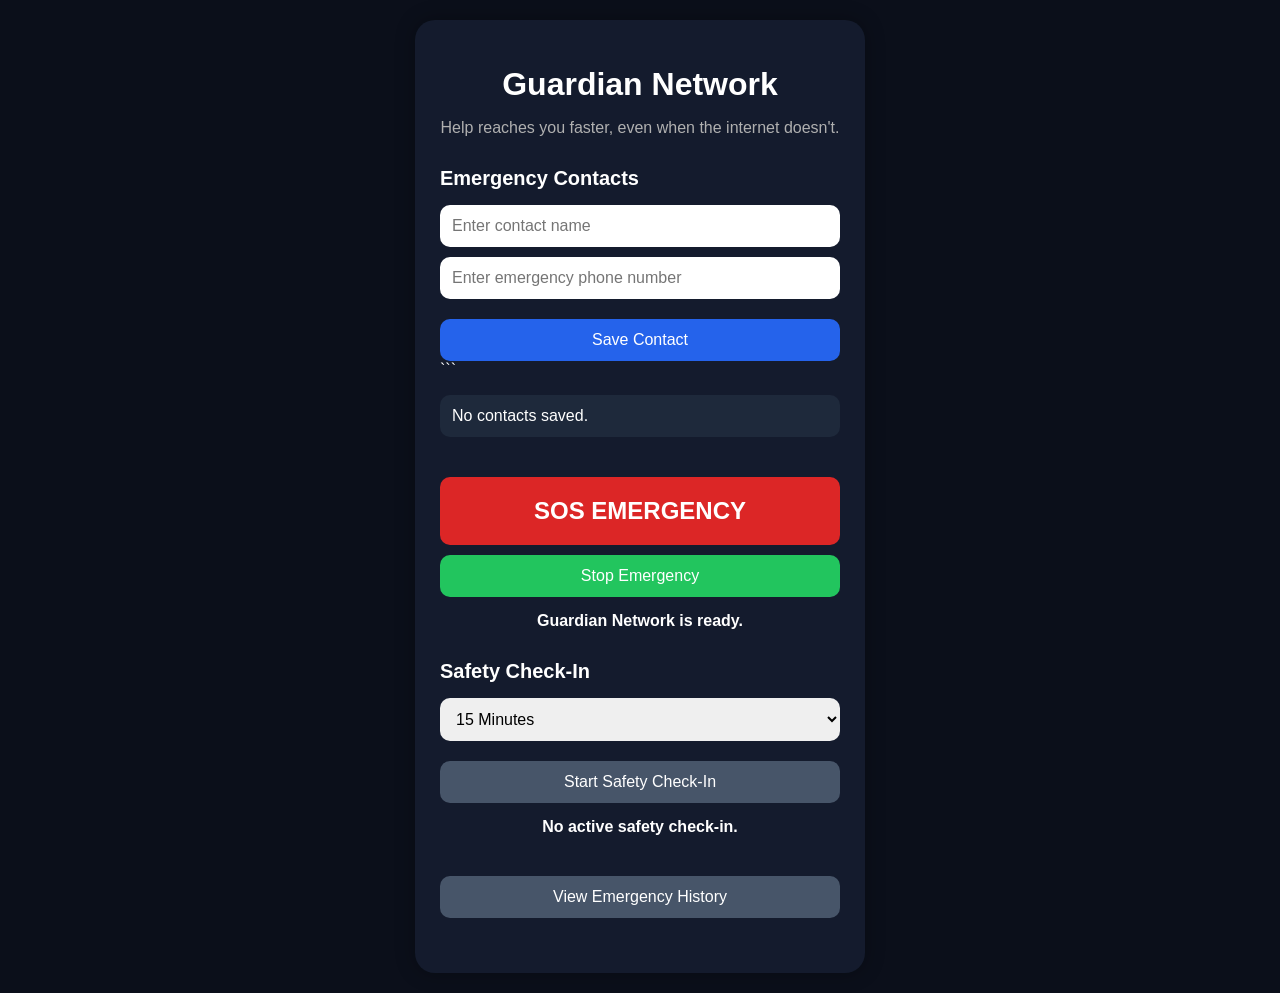
==== index.html @ 5fcb9c7a "Add files via upload Guardian Network V1 Release" ====
<!DOCTYPE html>
<html lang="en">
<head>
    <meta charset="UTF-8">
    <meta name="viewport" content="width=device-width, initial-scale=1.0">
    <title>Guardian Network</title>

    <link rel="stylesheet" href="css/style.css">
</head>

<body>

    <div class="container">

        <h1>Guardian Network</h1>

        <p class="subtitle">
            Help reaches you faster, even when the internet doesn't.
        </p>

        <!-- Emergency Contacts -->
        <section class="contacts-section">

            <h2>Emergency Contacts</h2>

<input
    type="text"
    id="emergencyName"
    placeholder="Enter contact name">

<input
    type="tel"
    id="emergencyNumber"
    placeholder="Enter emergency phone number">

<button id="saveContact">
    Save Contact
</button>
```

            <ul id="contactList">
                <li>No contacts saved.</li>
            </ul>

        </section>

        <!-- SOS Section -->
        <section class="sos-section">

            <button class="sos-btn">
                SOS EMERGENCY
            </button>

            <button id="stopEmergency">
                Stop Emergency
            </button>

            <p id="status">
                Guardian Network is ready.
            </p>

        </section>

        <!-- Safety Check-In -->
        <section class="checkin-section">

            <h2>Safety Check-In</h2>

            <select id="checkInTime">
                <option value="1">1 Minute</option>
                <option value="5">
                    5 Minutes
                </option>

                <option value="15" selected>
                    15 Minutes
                </option>

                <option value="30">
                    30 Minutes
                </option>

                <option value="60">
                    60 Minutes
                </option>

            </select>

            <button id="startCheckIn">
                Start Safety Check-In
            </button>

            <p id="checkInStatus">
                No active safety check-in.
            </p>

        </section>

        <!-- History Navigation -->
        <section class="history-section">

            <button
                id="viewHistory"
                onclick="window.location.href='history.html'">

                View Emergency History

            </button>

        </section>

    </div>

    <!-- Siren Audio -->
    <audio id="siren" preload="auto">
        <source src="audio/siren.mp3" type="audio/mpeg">
        Your browser does not support audio.
    </audio>

    <script src="js/app.js"></script>

</body>
</html>
---- css/style.css ----
/* ================= GENERAL ================= */

body {
    margin: 0;
    font-family: Arial, sans-serif;
    background: #0b0f1a;
    color: white;
    display: flex;
    justify-content: center;
    align-items: center;
    min-height: 100vh;
    padding: 20px;
}

.container {
    width: 100%;
    max-width: 450px;
    background: #141b2d;
    padding: 25px;
    border-radius: 20px;
    box-sizing: border-box;
    box-shadow: 0 0 20px rgba(0,0,0,0.3);
}

h1 {
    text-align: center;
    margin-bottom: 10px;
}

.subtitle {
    text-align: center;
    color: #b0b0b0;
    margin-bottom: 30px;
}

/* ================= SECTIONS ================= */

section {
    margin-bottom: 30px;
}

h2 {
    margin-bottom: 15px;
    font-size: 20px;
}

/* ================= INPUTS ================= */

input,
select {
    width: 100%;
    padding: 12px;
    margin-bottom: 10px;
    border: none;
    border-radius: 10px;
    box-sizing: border-box;
    font-size: 16px;
}

/* ================= BUTTONS ================= */

button {
    width: 100%;
    padding: 12px;
    margin-top: 10px;
    border: none;
    border-radius: 10px;
    font-size: 16px;
    cursor: pointer;
}

button:hover {
    opacity: 0.9;
}

#saveContact {
    background: #2563eb;
    color: white;
}

#stopEmergency {
    background: #22c55e;
    color: white;
}

#startCheckIn,
#viewHistory,
#clearHistory {
    background: #475569;
    color: white;
}

/* ================= SOS BUTTON ================= */

.sos-btn {
    background: #dc2626;
    color: white;
    font-size: 24px;
    font-weight: bold;
    padding: 20px;
}

.sos-btn:hover {
    background: #b91c1c;
}

/* ================= STATUS ================= */

#status,
#checkInStatus {
    margin-top: 15px;
    text-align: center;
    font-weight: bold;
}

/* ================= CONTACTS ================= */

#contactList {
    list-style: none;
    padding: 0;
}

#contactList li {
    background: #1e293b;
    padding: 12px;
    border-radius: 10px;
    margin-bottom: 10px;
}

.delete {
    background: #ef4444;
    color: white;
    margin-top: 10px;
}

/* ================= HISTORY ================= */

.history-item {
    background: #1e293b;
    padding: 15px;
    border-radius: 10px;
    margin-bottom: 15px;
}

.view {
    background: #2563eb;
    color: white;
}
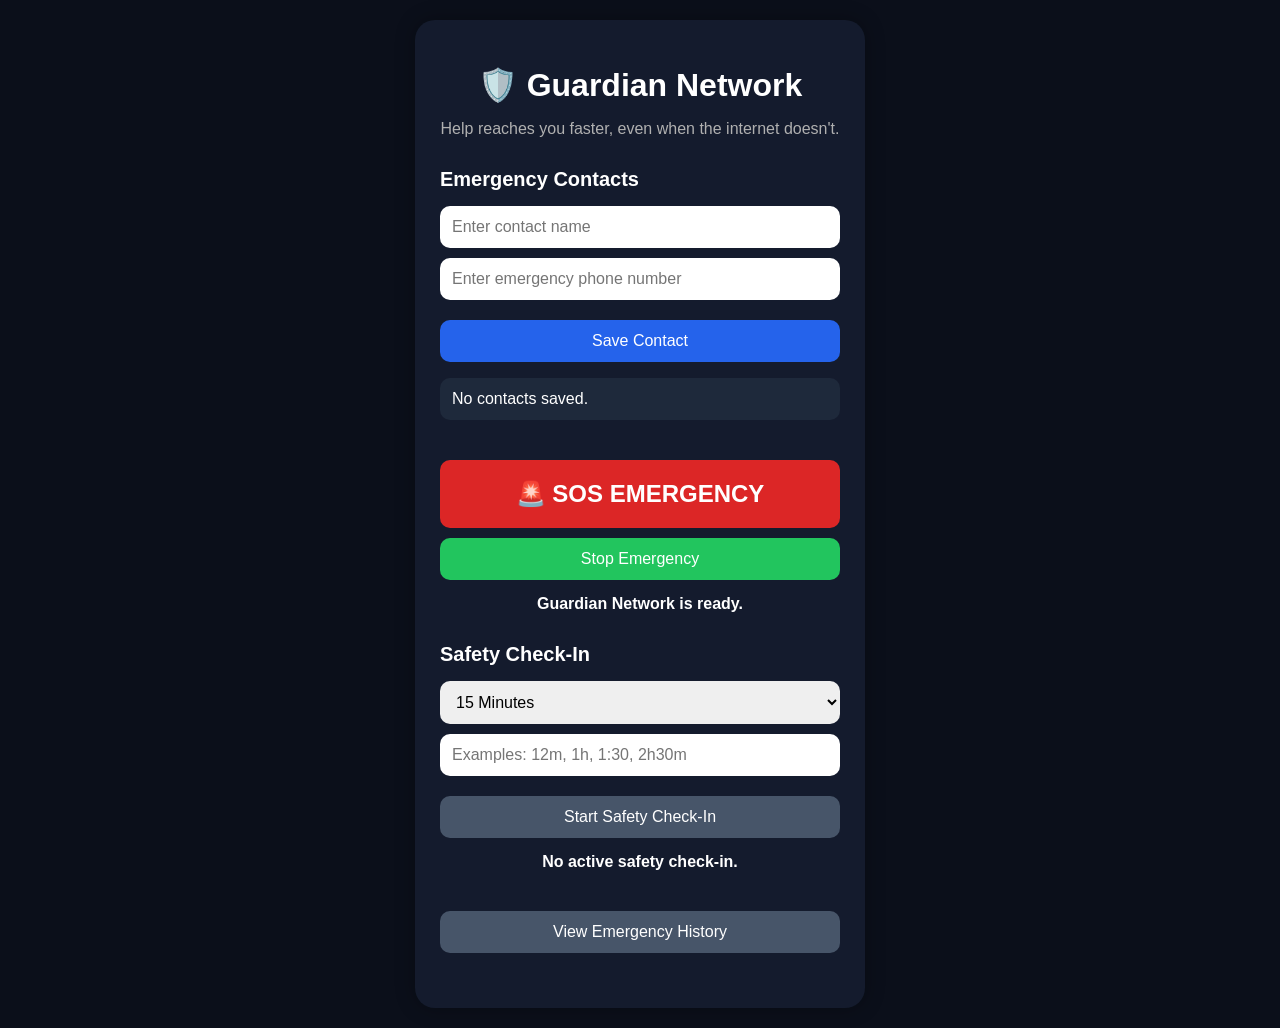
==== commit 364e15f0: "Add files via upload" ====
--- a/index.html
+++ b/index.html
@@ -1,123 +1,121 @@
 <!DOCTYPE html>
+
 <html lang="en">
 <head>
     <meta charset="UTF-8">
     <meta name="viewport" content="width=device-width, initial-scale=1.0">
     <title>Guardian Network</title>
 
-    <link rel="stylesheet" href="css/style.css">
+<link rel="stylesheet" href="css/style.css">
+
 </head>
-
 <body>
 
-    <div class="container">
+<div class="container">
 
-        <h1>Guardian Network</h1>
+    <h1>🛡️ Guardian Network</h1>
 
-        <p class="subtitle">
-            Help reaches you faster, even when the internet doesn't.
+    <p class="subtitle">
+        Help reaches you faster, even when the internet doesn't.
+    </p>
+
+    <!-- Emergency Contacts -->
+    <section class="contacts-section">
+
+        <h2>Emergency Contacts</h2>
+
+        <input
+            type="text"
+            id="emergencyName"
+            placeholder="Enter contact name">
+
+        <input
+            type="tel"
+            id="emergencyNumber"
+            placeholder="Enter emergency phone number"
+            maxlength="11">
+
+        <button id="saveContact">
+            Save Contact
+        </button>
+
+        <ul id="contactList">
+            <li>No contacts saved.</li>
+        </ul>
+
+    </section>
+
+    <!-- SOS Section -->
+    <section class="sos-section">
+
+        <button class="sos-btn">
+            🚨 SOS EMERGENCY
+        </button>
+
+        <button id="stopEmergency">
+            Stop Emergency
+        </button>
+
+        <p id="status">
+            Guardian Network is ready.
         </p>
 
-        <!-- Emergency Contacts -->
-        <section class="contacts-section">
+    </section>
 
-            <h2>Emergency Contacts</h2>
+    <!-- Safety Check-In -->
+    <section class="checkin-section">
 
-<input
-    type="text"
-    id="emergencyName"
-    placeholder="Enter contact name">
+        <h2>Safety Check-In</h2>
 
-<input
-    type="tel"
-    id="emergencyNumber"
-    placeholder="Enter emergency phone number">
+        <select id="checkInTime">
+            <option value="5">5 Minutes</option>
+            <option value="15" selected>15 Minutes</option>
+            <option value="30">30 Minutes</option>
+            <option value="60">1 Hour</option>
+            <option value="120">2 Hours</option>
+            <option value="180">3 Hours</option>
+            <option value="360">6 Hours</option>
+            <option value="720">12 Hours</option>
+            <option value="1440">24 Hours</option>
+        </select>
 
-<button id="saveContact">
-    Save Contact
-</button>
-```
+        <input
+            type="text"
+            id="customCheckIn"
+            placeholder="Examples: 12m, 1h, 1:30, 2h30m">
 
-            <ul id="contactList">
-                <li>No contacts saved.</li>
-            </ul>
+        <button id="startCheckIn">
+            Start Safety Check-In
+        </button>
 
-        </section>
+        <p id="checkInStatus">
+            No active safety check-in.
+        </p>
 
-        <!-- SOS Section -->
-        <section class="sos-section">
+    </section>
 
-            <button class="sos-btn">
-                SOS EMERGENCY
-            </button>
+    <!-- History -->
+    <section class="history-section">
 
-            <button id="stopEmergency">
-                Stop Emergency
-            </button>
+        <button
+            id="viewHistory"
+            onclick="window.location.href='history.html'">
 
-            <p id="status">
-                Guardian Network is ready.
-            </p>
+            View Emergency History
 
-        </section>
+        </button>
 
-        <!-- Safety Check-In -->
-        <section class="checkin-section">
+    </section>
 
-            <h2>Safety Check-In</h2>
+</div>
 
-            <select id="checkInTime">
-                <option value="1">1 Minute</option>
-                <option value="5">
-                    5 Minutes
-                </option>
+<!-- Siren Audio -->
+<audio id="siren" preload="auto">
+    <source src="audio/siren.mp3" type="audio/mpeg">
+</audio>
 
-                <option value="15" selected>
-                    15 Minutes
-                </option>
+<script src="js/app.js"></script>
 
-                <option value="30">
-                    30 Minutes
-                </option>
-
-                <option value="60">
-                    60 Minutes
-                </option>
-
-            </select>
-
-            <button id="startCheckIn">
-                Start Safety Check-In
-            </button>
-
-            <p id="checkInStatus">
-                No active safety check-in.
-            </p>
-
-        </section>
-
-        <!-- History Navigation -->
-        <section class="history-section">
-
-            <button
-                id="viewHistory"
-                onclick="window.location.href='history.html'">
-
-                View Emergency History
-
-            </button>
-
-        </section>
-
-    </div>
-
-    <!-- Siren Audio -->
-    <audio id="siren" preload="auto">
-        <source src="audio/siren.mp3" type="audio/mpeg">
-        Your browser does not support audio.
-    </audio>
-
-    <script src="js/app.js"></script>
 
 </body>
-</html>+</html>
